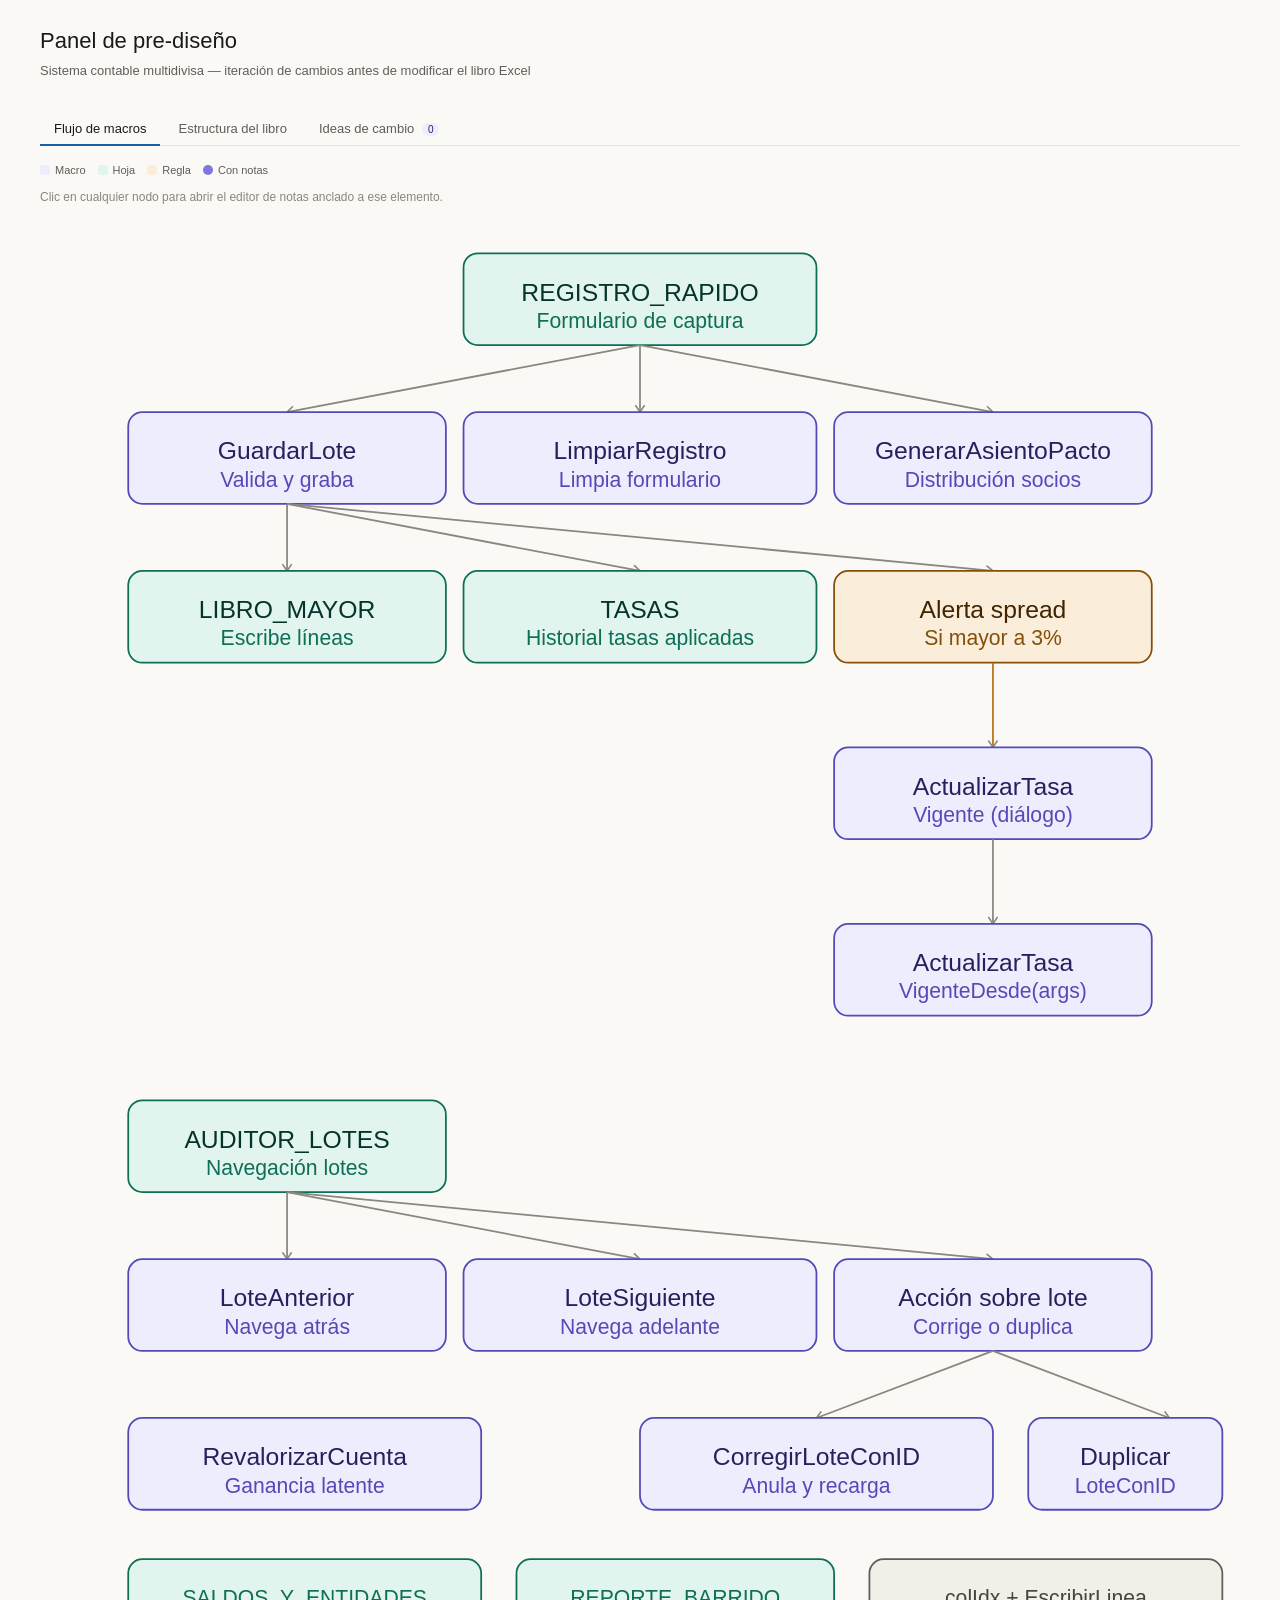
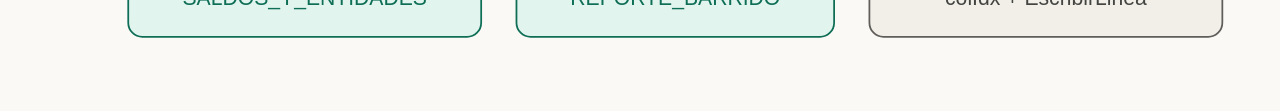
==== index.html @ 282a0c75 "Add files via upload" ====
<!DOCTYPE html>
<html lang="es">
<head>
<meta charset="UTF-8">
<meta name="viewport" content="width=device-width, initial-scale=1.0">
<title>Panel de Pre-diseño — Sistema Contable Multidivisa</title>
<style>
:root {
  --bg-primary: #ffffff;
  --bg-secondary: #f5f4ee;
  --bg-tertiary: #faf9f5;
  --text-primary: #1a1a17;
  --text-secondary: #5f5e5a;
  --text-tertiary: #888780;
  --text-info: #185FA5;
  --border-tertiary: rgba(0,0,0,0.08);
  --border-secondary: rgba(0,0,0,0.15);
  --radius-md: 8px;
  --radius-lg: 12px;
}
@media (prefers-color-scheme: dark) {
  :root {
    --bg-primary: #1f1e1b;
    --bg-secondary: #2a2927;
    --bg-tertiary: #18171600;
    --text-primary: #f0efea;
    --text-secondary: #b4b2a9;
    --text-tertiary: #888780;
    --text-info: #85B7EB;
    --border-tertiary: rgba(255,255,255,0.08);
    --border-secondary: rgba(255,255,255,0.15);
  }
}
* { box-sizing: border-box; }
body {
  font-family: -apple-system, BlinkMacSystemFont, "Segoe UI", Roboto, sans-serif;
  background: var(--bg-tertiary);
  color: var(--text-primary);
  margin: 0;
  padding: 24px;
  line-height: 1.5;
  font-size: 14px;
}
.container { max-width: 1200px; margin: 0 auto; }
h1 {
  font-size: 22px;
  font-weight: 500;
  margin: 0 0 4px;
}
.subtitle {
  color: var(--text-secondary);
  font-size: 13px;
  margin: 0 0 24px;
}
.panel { padding: 0.5rem 0 1rem; }
.tabs {
  display: flex;
  gap: 4px;
  border-bottom: 1px solid var(--border-tertiary);
  margin-bottom: 16px;
}
.tab {
  padding: 8px 14px;
  font-size: 13px;
  font-weight: 500;
  color: var(--text-secondary);
  cursor: pointer;
  border: none;
  border-bottom: 2px solid transparent;
  margin-bottom: -1px;
  background: transparent;
  font-family: inherit;
}
.tab.active {
  color: var(--text-primary);
  border-bottom-color: var(--text-info);
}
.tab:hover { color: var(--text-primary); }
.view { display: none; }
.view.active { display: block; }
.legend {
  display: flex;
  flex-wrap: wrap;
  gap: 12px;
  font-size: 11px;
  color: var(--text-secondary);
  margin-bottom: 10px;
  align-items: center;
}
.legend span {
  display: inline-flex;
  align-items: center;
  gap: 5px;
}
.dot {
  width: 10px;
  height: 10px;
  border-radius: 3px;
  display: inline-block;
}
.hint {
  font-size: 12px;
  color: var(--text-tertiary);
  margin: 6px 0 12px;
}
.kanban {
  display: grid;
  grid-template-columns: repeat(3, minmax(0,1fr));
  gap: 12px;
}
@media (max-width: 800px) {
  .kanban { grid-template-columns: 1fr; }
}
.col {
  background: var(--bg-secondary);
  border-radius: var(--radius-lg);
  padding: 12px;
  min-height: 220px;
}
.col h3 {
  margin: 0 0 10px;
  font-size: 13px;
  font-weight: 500;
  color: var(--text-secondary);
  display: flex;
  justify-content: space-between;
  align-items: center;
}
.col h3 .count {
  background: var(--bg-primary);
  border-radius: 10px;
  padding: 1px 8px;
  font-size: 11px;
  color: var(--text-secondary);
}
.card {
  background: var(--bg-primary);
  border: 1px solid var(--border-tertiary);
  border-radius: var(--radius-md);
  padding: 10px 12px;
  margin-bottom: 8px;
  position: relative;
}
.card p.title {
  margin: 0 0 6px;
  font-size: 13px;
  font-weight: 500;
  color: var(--text-primary);
  line-height: 1.4;
  padding-right: 50px;
}
.card p.note {
  margin: 0 0 6px;
  font-size: 12px;
  color: var(--text-secondary);
  line-height: 1.5;
  padding-right: 50px;
  white-space: pre-wrap;
}
.card .tags {
  display: flex;
  flex-wrap: wrap;
  gap: 4px;
  margin-top: 4px;
}
.card .actions {
  position: absolute;
  top: 8px;
  right: 8px;
  display: flex;
  gap: 2px;
}
.card .actions button {
  padding: 3px 6px;
  font-size: 11px;
  background: transparent;
  border: 1px solid var(--border-tertiary);
  border-radius: 4px;
  cursor: pointer;
  color: var(--text-secondary);
  min-width: 24px;
  font-family: inherit;
}
.card .actions button:hover {
  background: var(--bg-secondary);
  color: var(--text-primary);
}
.tag {
  display: inline-block;
  font-size: 10px;
  padding: 2px 7px;
  border-radius: 10px;
  font-weight: 500;
}
.tag-macro { background: #EEEDFE; color: #26215C; }
.tag-hoja { background: #E1F5EE; color: #04342C; }
.tag-tabla { background: #FAECE7; color: #4A1B0C; }
.tag-rango { background: #FAEEDA; color: #412402; }
.tag-regla { background: #FCEBEB; color: #501313; }
.composer {
  background: var(--bg-secondary);
  border-radius: var(--radius-lg);
  padding: 14px;
  margin-bottom: 16px;
}
.composer-row {
  display: flex;
  gap: 8px;
  align-items: center;
  flex-wrap: wrap;
  margin-bottom: 8px;
}
.composer-row label {
  font-size: 12px;
  color: var(--text-secondary);
  min-width: 60px;
}
.composer textarea,
.composer input[type=text] {
  width: 100%;
  font-family: inherit;
  font-size: 13px;
  padding: 8px 10px;
  border: 1px solid var(--border-tertiary);
  border-radius: var(--radius-md);
  background: var(--bg-primary);
  color: var(--text-primary);
  resize: vertical;
  box-sizing: border-box;
}
.composer textarea { min-height: 56px; }
.composer select {
  font-family: inherit;
  font-size: 12px;
  padding: 5px 8px;
  border: 1px solid var(--border-tertiary);
  border-radius: var(--radius-md);
  background: var(--bg-primary);
  color: var(--text-primary);
}
.composer-anchors {
  display: flex;
  flex-wrap: wrap;
  gap: 4px;
  margin-top: 6px;
}
.chip {
  font-size: 11px;
  padding: 3px 8px;
  border-radius: 10px;
  background: var(--bg-primary);
  border: 1px solid var(--border-tertiary);
  cursor: pointer;
  color: var(--text-secondary);
  font-family: inherit;
}
.chip.on { border-color: transparent; }
.chip.on.tag-macro { background: #EEEDFE; color: #26215C; }
.chip.on.tag-hoja { background: #E1F5EE; color: #04342C; }
.chip.on.tag-tabla { background: #FAECE7; color: #4A1B0C; }
.chip.on.tag-rango { background: #FAEEDA; color: #412402; }
.chip.on.tag-regla { background: #FCEBEB; color: #501313; }
.toolbar {
  display: flex;
  justify-content: space-between;
  gap: 8px;
  margin-bottom: 10px;
  flex-wrap: wrap;
  align-items: center;
}
.toolbar-left {
  display: flex;
  gap: 6px;
  align-items: center;
  flex-wrap: wrap;
}
.filter-chip {
  font-size: 11px;
  padding: 3px 10px;
  border-radius: 10px;
  background: var(--bg-secondary);
  border: 1px solid transparent;
  cursor: pointer;
  color: var(--text-secondary);
  font-family: inherit;
}
.filter-chip.on {
  background: var(--bg-primary);
  border-color: var(--border-secondary);
  color: var(--text-primary);
}
.empty {
  font-size: 12px;
  color: var(--text-tertiary);
  font-style: italic;
  padding: 8px 4px;
}
.node-grid {
  display: grid;
  grid-template-columns: repeat(auto-fit, minmax(220px, 1fr));
  gap: 8px;
  margin-bottom: 12px;
}
.node-card {
  background: var(--bg-primary);
  border: 1px solid var(--border-tertiary);
  border-radius: var(--radius-md);
  padding: 10px 12px;
  cursor: pointer;
  transition: border-color 0.15s;
}
.node-card:hover { border-color: var(--border-secondary); }
.node-card.has-notes {
  border-left: 3px solid #7F77DD;
}
.node-card .nt {
  font-size: 13px;
  font-weight: 500;
  color: var(--text-primary);
  margin: 0 0 2px;
  line-height: 1.3;
}
.node-card .ns {
  font-size: 11px;
  color: var(--text-secondary);
  margin: 0;
}
.node-card .nb {
  display: inline-block;
  margin-top: 6px;
  font-size: 10px;
  padding: 1px 7px;
  border-radius: 10px;
  background: #EEEDFE;
  color: #26215C;
}
.section-title {
  font-size: 13px;
  font-weight: 500;
  color: var(--text-secondary);
  margin: 14px 0 6px;
}
.btn-primary {
  background: var(--text-info);
  color: white;
  border: none;
  padding: 7px 14px;
  font-size: 12px;
  font-weight: 500;
  border-radius: var(--radius-md);
  cursor: pointer;
  font-family: inherit;
}
.btn-primary:hover { opacity: 0.9; }
.btn-small {
  font-size: 11px;
  padding: 4px 10px;
  background: transparent;
  border: 1px solid var(--border-tertiary);
  border-radius: var(--radius-md);
  color: var(--text-secondary);
  cursor: pointer;
  font-family: inherit;
}
.btn-small:hover {
  background: var(--bg-secondary);
  color: var(--text-primary);
}
.selected-anchor-preview {
  font-size: 11px;
  color: var(--text-secondary);
}
.flow-svg { width: 100%; height: auto; }
.flow-svg g[data-node] { cursor: pointer; }
.flow-svg g[data-node]:hover rect { stroke-width: 1.5; }
.flow-svg g[data-node].has-notes rect { stroke-width: 1.5; stroke: #7F77DD; }
.flow-svg .t { font-size: 14px; font-weight: 500; }
.flow-svg .ts { font-size: 12px; }
.flow-svg .th { font-size: 14px; font-weight: 500; }
.c-purple rect { fill: #EEEDFE; stroke: #534AB7; }
.c-purple .th { fill: #26215C; }
.c-purple .ts { fill: #534AB7; }
.c-teal rect { fill: #E1F5EE; stroke: #0F6E56; }
.c-teal .th { fill: #04342C; }
.c-teal .ts { fill: #0F6E56; }
.c-amber rect { fill: #FAEEDA; stroke: #854F0B; }
.c-amber .th { fill: #412402; }
.c-amber .ts { fill: #854F0B; }
.c-gray rect { fill: #F1EFE8; stroke: #5F5E5A; }
.c-gray .ts { fill: #444441; }
@media (prefers-color-scheme: dark) {
  .c-purple rect { fill: #3C3489; stroke: #AFA9EC; }
  .c-purple .th { fill: #CECBF6; }
  .c-purple .ts { fill: #AFA9EC; }
  .c-teal rect { fill: #085041; stroke: #5DCAA5; }
  .c-teal .th { fill: #9FE1CB; }
  .c-teal .ts { fill: #5DCAA5; }
  .c-amber rect { fill: #633806; stroke: #EF9F27; }
  .c-amber .th { fill: #FAC775; }
  .c-amber .ts { fill: #EF9F27; }
  .c-gray rect { fill: #444441; stroke: #B4B2A9; }
  .c-gray .ts { fill: #D3D1C7; }
}
.modal-backdrop {
  position: fixed;
  top: 0; left: 0; right: 0; bottom: 0;
  background: rgba(0,0,0,0.5);
  display: none;
  align-items: center;
  justify-content: center;
  z-index: 100;
  padding: 16px;
}
.modal-backdrop.show { display: flex; }
.modal {
  background: var(--bg-primary);
  border-radius: var(--radius-lg);
  padding: 20px;
  max-width: 600px;
  width: 100%;
  max-height: 80vh;
  overflow-y: auto;
}
.modal h3 {
  margin: 0 0 12px;
  font-size: 16px;
  font-weight: 500;
}
.modal textarea {
  width: 100%;
  min-height: 300px;
  font-family: ui-monospace, SFMono-Regular, monospace;
  font-size: 11px;
  padding: 8px;
  border: 1px solid var(--border-tertiary);
  border-radius: var(--radius-md);
  background: var(--bg-secondary);
  color: var(--text-primary);
  resize: vertical;
  box-sizing: border-box;
}
.modal-actions {
  display: flex;
  gap: 8px;
  justify-content: flex-end;
  margin-top: 12px;
}
#ideas-count {
  background: #EEEDFE;
  color: #26215C;
  font-size: 10px;
  padding: 1px 6px;
  border-radius: 8px;
  margin-left: 4px;
  font-weight: 500;
}
.save-status {
  font-size: 11px;
  color: var(--text-tertiary);
  margin-left: 8px;
}
</style>
</head>
<body>
<div class="container">
<h1>Panel de pre-diseño</h1>
<p class="subtitle">Sistema contable multidivisa — iteración de cambios antes de modificar el libro Excel</p>

<div class="panel">
  <div class="tabs">
    <button class="tab active" data-view="flujo" onclick="switchView('flujo')">Flujo de macros</button>
    <button class="tab" data-view="estructura" onclick="switchView('estructura')">Estructura del libro</button>
    <button class="tab" data-view="ideas" onclick="switchView('ideas')">Ideas de cambio <span id="ideas-count">0</span></button>
  </div>

  <div id="view-flujo" class="view active">
    <div class="legend">
      <span><span class="dot" style="background:#EEEDFE;"></span>Macro</span>
      <span><span class="dot" style="background:#E1F5EE;"></span>Hoja</span>
      <span><span class="dot" style="background:#FAEEDA;"></span>Regla</span>
      <span><span class="dot" style="background:#7F77DD;border-radius:50%;"></span>Con notas</span>
    </div>
    <p class="hint">Clic en cualquier nodo para abrir el editor de notas anclado a ese elemento.</p>
    <svg class="flow-svg" viewBox="0 0 680 820" role="img">
      <defs><marker id="arrow-fl" viewBox="0 0 10 10" refX="8" refY="5" markerWidth="6" markerHeight="6" orient="auto-start-reverse"><path d="M2 1L8 5L2 9" fill="none" stroke="#888780" stroke-width="1.5" stroke-linecap="round" stroke-linejoin="round"/></marker></defs>

      <g data-node="REGISTRO_RAPIDO" class="c-teal" onclick="openNode('REGISTRO_RAPIDO','hoja')">
        <rect x="240" y="20" width="200" height="52" rx="8" stroke-width="1"/>
        <text class="th" x="340" y="42" text-anchor="middle" dominant-baseline="central">REGISTRO_RAPIDO</text>
        <text class="ts" x="340" y="58" text-anchor="middle" dominant-baseline="central">Formulario de captura</text>
      </g>

      <line x1="340" y1="72" x2="140" y2="110" stroke="#888780" stroke-width="1" marker-end="url(#arrow-fl)"/>
      <line x1="340" y1="72" x2="340" y2="110" stroke="#888780" stroke-width="1" marker-end="url(#arrow-fl)"/>
      <line x1="340" y1="72" x2="540" y2="110" stroke="#888780" stroke-width="1" marker-end="url(#arrow-fl)"/>

      <g data-node="GuardarLote" class="c-purple" onclick="openNode('GuardarLote','macro')">
        <rect x="50" y="110" width="180" height="52" rx="8" stroke-width="1"/>
        <text class="th" x="140" y="132" text-anchor="middle" dominant-baseline="central">GuardarLote</text>
        <text class="ts" x="140" y="148" text-anchor="middle" dominant-baseline="central">Valida y graba</text>
      </g>

      <g data-node="LimpiarRegistro" class="c-purple" onclick="openNode('LimpiarRegistro','macro')">
        <rect x="240" y="110" width="200" height="52" rx="8" stroke-width="1"/>
        <text class="th" x="340" y="132" text-anchor="middle" dominant-baseline="central">LimpiarRegistro</text>
        <text class="ts" x="340" y="148" text-anchor="middle" dominant-baseline="central">Limpia formulario</text>
      </g>

      <g data-node="GenerarAsientoPacto" class="c-purple" onclick="openNode('GenerarAsientoPacto','macro')">
        <rect x="450" y="110" width="180" height="52" rx="8" stroke-width="1"/>
        <text class="th" x="540" y="132" text-anchor="middle" dominant-baseline="central">GenerarAsientoPacto</text>
        <text class="ts" x="540" y="148" text-anchor="middle" dominant-baseline="central">Distribución socios</text>
      </g>

      <line x1="140" y1="162" x2="140" y2="200" stroke="#888780" stroke-width="1" marker-end="url(#arrow-fl)"/>
      <line x1="140" y1="162" x2="340" y2="200" stroke="#888780" stroke-width="1" marker-end="url(#arrow-fl)"/>
      <line x1="140" y1="162" x2="540" y2="200" stroke="#888780" stroke-width="1" marker-end="url(#arrow-fl)"/>

      <g data-node="LIBRO_MAYOR" class="c-teal" onclick="openNode('LIBRO_MAYOR','hoja')">
        <rect x="50" y="200" width="180" height="52" rx="8" stroke-width="1"/>
        <text class="th" x="140" y="222" text-anchor="middle" dominant-baseline="central">LIBRO_MAYOR</text>
        <text class="ts" x="140" y="238" text-anchor="middle" dominant-baseline="central">Escribe líneas</text>
      </g>

      <g data-node="TASAS" class="c-teal" onclick="openNode('TASAS','hoja')">
        <rect x="240" y="200" width="200" height="52" rx="8" stroke-width="1"/>
        <text class="th" x="340" y="222" text-anchor="middle" dominant-baseline="central">TASAS</text>
        <text class="ts" x="340" y="238" text-anchor="middle" dominant-baseline="central">Historial tasas aplicadas</text>
      </g>

      <g data-node="AlertaSpread" class="c-amber" onclick="openNode('AlertaSpread','regla')">
        <rect x="450" y="200" width="180" height="52" rx="8" stroke-width="1"/>
        <text class="th" x="540" y="222" text-anchor="middle" dominant-baseline="central">Alerta spread</text>
        <text class="ts" x="540" y="238" text-anchor="middle" dominant-baseline="central">Si mayor a 3%</text>
      </g>

      <line x1="540" y1="252" x2="540" y2="300" stroke="#BA7517" stroke-width="1" marker-end="url(#arrow-fl)"/>

      <g data-node="ActualizarTasaVigente" class="c-purple" onclick="openNode('ActualizarTasaVigente','macro')">
        <rect x="450" y="300" width="180" height="52" rx="8" stroke-width="1"/>
        <text class="th" x="540" y="322" text-anchor="middle" dominant-baseline="central">ActualizarTasa</text>
        <text class="ts" x="540" y="338" text-anchor="middle" dominant-baseline="central">Vigente (diálogo)</text>
      </g>

      <line x1="540" y1="352" x2="540" y2="400" stroke="#888780" stroke-width="1" marker-end="url(#arrow-fl)"/>

      <g data-node="ActualizarTasaVigenteDesde" class="c-purple" onclick="openNode('ActualizarTasaVigenteDesde','macro')">
        <rect x="450" y="400" width="180" height="52" rx="8" stroke-width="1"/>
        <text class="th" x="540" y="422" text-anchor="middle" dominant-baseline="central">ActualizarTasa</text>
        <text class="ts" x="540" y="438" text-anchor="middle" dominant-baseline="central">VigenteDesde(args)</text>
      </g>

      <g data-node="AUDITOR_LOTES" class="c-teal" onclick="openNode('AUDITOR_LOTES','hoja')">
        <rect x="50" y="500" width="180" height="52" rx="8" stroke-width="1"/>
        <text class="th" x="140" y="522" text-anchor="middle" dominant-baseline="central">AUDITOR_LOTES</text>
        <text class="ts" x="140" y="538" text-anchor="middle" dominant-baseline="central">Navegación lotes</text>
      </g>

      <line x1="140" y1="552" x2="140" y2="590" stroke="#888780" stroke-width="1" marker-end="url(#arrow-fl)"/>
      <line x1="140" y1="552" x2="340" y2="590" stroke="#888780" stroke-width="1" marker-end="url(#arrow-fl)"/>
      <line x1="140" y1="552" x2="540" y2="590" stroke="#888780" stroke-width="1" marker-end="url(#arrow-fl)"/>

      <g data-node="LoteAnterior" class="c-purple" onclick="openNode('LoteAnterior','macro')">
        <rect x="50" y="590" width="180" height="52" rx="8" stroke-width="1"/>
        <text class="th" x="140" y="612" text-anchor="middle" dominant-baseline="central">LoteAnterior</text>
        <text class="ts" x="140" y="628" text-anchor="middle" dominant-baseline="central">Navega atrás</text>
      </g>

      <g data-node="LoteSiguiente" class="c-purple" onclick="openNode('LoteSiguiente','macro')">
        <rect x="240" y="590" width="200" height="52" rx="8" stroke-width="1"/>
        <text class="th" x="340" y="612" text-anchor="middle" dominant-baseline="central">LoteSiguiente</text>
        <text class="ts" x="340" y="628" text-anchor="middle" dominant-baseline="central">Navega adelante</text>
      </g>

      <g data-node="AccionSobreLoteVisible" class="c-purple" onclick="openNode('AccionSobreLoteVisible','macro')">
        <rect x="450" y="590" width="180" height="52" rx="8" stroke-width="1"/>
        <text class="th" x="540" y="612" text-anchor="middle" dominant-baseline="central">Acción sobre lote</text>
        <text class="ts" x="540" y="628" text-anchor="middle" dominant-baseline="central">Corrige o duplica</text>
      </g>

      <line x1="540" y1="642" x2="440" y2="680" stroke="#888780" stroke-width="1" marker-end="url(#arrow-fl)"/>
      <line x1="540" y1="642" x2="640" y2="680" stroke="#888780" stroke-width="1" marker-end="url(#arrow-fl)"/>

      <g data-node="CorregirLoteConID" class="c-purple" onclick="openNode('CorregirLoteConID','macro')">
        <rect x="340" y="680" width="200" height="52" rx="8" stroke-width="1"/>
        <text class="th" x="440" y="702" text-anchor="middle" dominant-baseline="central">CorregirLoteConID</text>
        <text class="ts" x="440" y="718" text-anchor="middle" dominant-baseline="central">Anula y recarga</text>
      </g>

      <g data-node="DuplicarLoteConID" class="c-purple" onclick="openNode('DuplicarLoteConID','macro')">
        <rect x="560" y="680" width="110" height="52" rx="8" stroke-width="1"/>
        <text class="th" x="615" y="702" text-anchor="middle" dominant-baseline="central">Duplicar</text>
        <text class="ts" x="615" y="718" text-anchor="middle" dominant-baseline="central">LoteConID</text>
      </g>

      <g data-node="RevalorizarCuenta" class="c-purple" onclick="openNode('RevalorizarCuenta','macro')">
        <rect x="50" y="680" width="200" height="52" rx="8" stroke-width="1"/>
        <text class="th" x="150" y="702" text-anchor="middle" dominant-baseline="central">RevalorizarCuenta</text>
        <text class="ts" x="150" y="718" text-anchor="middle" dominant-baseline="central">Ganancia latente</text>
      </g>

      <g data-node="SALDOS_Y_ENTIDADES" class="c-teal" onclick="openNode('SALDOS_Y_ENTIDADES','hoja')">
        <rect x="50" y="760" width="200" height="44" rx="8" stroke-width="1"/>
        <text class="ts" x="150" y="782" text-anchor="middle" dominant-baseline="central">SALDOS_Y_ENTIDADES</text>
      </g>

      <g data-node="REPORTE_BARRIDO" class="c-teal" onclick="openNode('REPORTE_BARRIDO','hoja')">
        <rect x="270" y="760" width="180" height="44" rx="8" stroke-width="1"/>
        <text class="ts" x="360" y="782" text-anchor="middle" dominant-baseline="central">REPORTE_BARRIDO</text>
      </g>

      <g data-node="Helpers" class="c-gray" onclick="openNode('Helpers','macro')">
        <rect x="470" y="760" width="200" height="44" rx="8" stroke-width="1"/>
        <text class="ts" x="570" y="782" text-anchor="middle" dominant-baseline="central">colIdx + EscribirLinea</text>
      </g>
    </svg>
  </div>

  <div id="view-estructura" class="view">
    <p class="hint">Cada nodo es clicable. Los que tienen notas muestran una banda morada a la izquierda.</p>
    <p class="section-title">Hojas operativas</p>
    <div class="node-grid" id="grid-hojas"></div>
    <p class="section-title">Tablas estructuradas (ListObjects)</p>
    <div class="node-grid" id="grid-tablas"></div>
    <p class="section-title">Rangos con nombre clave</p>
    <div class="node-grid" id="grid-rangos"></div>
  </div>

  <div id="view-ideas" class="view">
    <div class="composer">
      <div class="composer-row">
        <input type="text" id="new-title" placeholder="Título de la idea (ej: Bloquear guardado si Ref_Chat vacío)">
      </div>
      <div class="composer-row">
        <textarea id="new-note" placeholder="Notas de pre-diseño: qué cambia, por qué, qué impacto tiene, qué hay que probar..."></textarea>
      </div>
      <div class="composer-row">
        <label>Estado</label>
        <select id="new-status">
          <option value="idea">Idea / por pensar</option>
          <option value="diseno">En diseño</option>
          <option value="listo">Listo para implementar</option>
        </select>
        <label style="margin-left:12px;">Anclas</label>
        <span class="selected-anchor-preview" id="anchor-preview">ninguna</span>
        <button class="btn-small" onclick="toggleAnchorPicker()">Seleccionar</button>
      </div>
      <div id="anchor-picker" style="display:none; background: var(--bg-primary); border-radius: var(--radius-md); padding: 10px; margin-top:6px;">
        <p style="font-size:11px; color:var(--text-secondary); margin:0 0 6px;">Macros</p>
        <div class="composer-anchors" id="pick-macro"></div>
        <p style="font-size:11px; color:var(--text-secondary); margin:10px 0 6px;">Hojas</p>
        <div class="composer-anchors" id="pick-hoja"></div>
        <p style="font-size:11px; color:var(--text-secondary); margin:10px 0 6px;">Tablas</p>
        <div class="composer-anchors" id="pick-tabla"></div>
        <p style="font-size:11px; color:var(--text-secondary); margin:10px 0 6px;">Rangos con nombre</p>
        <div class="composer-anchors" id="pick-rango"></div>
        <p style="font-size:11px; color:var(--text-secondary); margin:10px 0 6px;">Reglas</p>
        <div class="composer-anchors" id="pick-regla"></div>
      </div>
      <div class="composer-row" style="justify-content:flex-end; margin-top:10px;">
        <span class="save-status" id="save-status"></span>
        <button class="btn-small" onclick="resetComposer()">Limpiar</button>
        <button class="btn-primary" onclick="saveCard()">Guardar idea</button>
      </div>
    </div>
    <div class="toolbar">
      <div class="toolbar-left">
        <span style="font-size:12px; color:var(--text-secondary);">Filtrar:</span>
        <button class="filter-chip on" data-filter="all" onclick="setFilter('all')">Todas</button>
        <button class="filter-chip" data-filter="macro" onclick="setFilter('macro')">Por macro</button>
        <button class="filter-chip" data-filter="hoja" onclick="setFilter('hoja')">Por hoja</button>
        <button class="filter-chip" data-filter="tabla" onclick="setFilter('tabla')">Por tabla</button>
      </div>
      <div style="display:flex; gap:6px;">
        <button class="btn-small" onclick="importJSON()">Importar JSON</button>
        <button class="btn-small" onclick="exportJSON()">Exportar JSON</button>
        <button class="btn-small" onclick="copyVBAPrompt()">Copiar prompt VBA</button>
      </div>
    </div>
    <div class="kanban">
      <div class="col"><h3>Idea / por pensar <span class="count" id="c-idea">0</span></h3><div id="col-idea"></div></div>
      <div class="col"><h3>En diseño <span class="count" id="c-diseno">0</span></h3><div id="col-diseno"></div></div>
      <div class="col"><h3>Listo para implementar <span class="count" id="c-listo">0</span></h3><div id="col-listo"></div></div>
    </div>
  </div>
</div>

<div class="modal-backdrop" id="modal-backdrop" onclick="if(event.target===this)closeModal()">
  <div class="modal">
    <h3 id="modal-title">Exportar</h3>
    <textarea id="modal-textarea"></textarea>
    <div class="modal-actions">
      <button class="btn-small" onclick="closeModal()">Cerrar</button>
      <button class="btn-primary" id="modal-action-btn" onclick="modalAction()">Copiar</button>
    </div>
  </div>
</div>

</div>
<script>
const CATALOG = {
  macro: [
    {id:'GuardarLote', desc:'Graba lote validado al mayor'},
    {id:'LimpiarRegistro', desc:'Resetea formulario de entrada'},
    {id:'ActualizarTasaVigente', desc:'Diálogo para cambiar tasa'},
    {id:'ActualizarTasaVigenteDesde', desc:'Actualiza tasa parametrizada'},
    {id:'GenerarAsientoPacto', desc:'Prellena asiento de pacto'},
    {id:'RevalorizarCuenta', desc:'Prellena revalorización'},
    {id:'LoteAnterior', desc:'Navega al lote previo'},
    {id:'LoteSiguiente', desc:'Navega al lote siguiente'},
    {id:'AccionSobreLoteVisible', desc:'Corrige o duplica según estado'},
    {id:'CorregirLoteConID', desc:'Anula original y precarga nuevo'},
    {id:'DuplicarLoteConID', desc:'Clona lote al formulario'},
    {id:'Helpers', desc:'colIdx + EscribirLinea'},
  ],
  hoja: [
    {id:'REGISTRO_RAPIDO', desc:'Formulario de captura'},
    {id:'LIBRO_MAYOR', desc:'Almacén acumulativo de asientos'},
    {id:'TASAS', desc:'Tasas vigentes + historial'},
    {id:'AUDITOR_LOTES', desc:'Navegación de lotes'},
    {id:'REPORTE_BARRIDO', desc:'Reparto de utilidades'},
    {id:'SALDOS_Y_ENTIDADES', desc:'Saldos y ganancia latente'},
  ],
  tabla: [
    {id:'tb_registro_rapido', desc:'9 columnas - entrada del lote'},
    {id:'tb_mayor', desc:'19 columnas - asientos definitivos'},
    {id:'tb_tasas_vigentes', desc:'Tasas actuales por divisa'},
    {id:'tb_tasas_historial', desc:'Bitácora de tasas aplicadas'},
    {id:'tb_cuentas', desc:'Catálogo de cuentas contables'},
    {id:'tb_entidades', desc:'Catálogo de entidades'},
    {id:'tb_divisas', desc:'Catálogo de divisas'},
    {id:'tb_categorias', desc:'Catálogo de categorías'},
    {id:'tb_segmentos', desc:'Catálogo de segmentos'},
    {id:'tb_clase_cuenta', desc:'Catálogo de clases'},
  ],
  rango: [
    {id:'IDs_Unicos', desc:'Lista ordenada desc de lotes'},
    {id:'ListaCuentaActiva', desc:'Cuentas activas (derrame)'},
    {id:'ListaDivisaActiva', desc:'Divisas activas (derrame)'},
    {id:'ListaSocios', desc:'Socios del negocio'},
    {id:'ListaSegmentoActiva', desc:'Segmentos activos (derrame)'},
  ],
  regla: [
    {id:'AlertaSpread', desc:'Umbral de desviación de tasa'},
  ]
};

let cards = [];
let composerAnchors = [];
let currentFilter = 'all';
const STORAGE_KEY = 'sistema-contable-cards';

function loadCards() {
  try {
    const raw = localStorage.getItem(STORAGE_KEY);
    if (raw) cards = JSON.parse(raw);
  } catch(e) { cards = []; }
  renderAll();
}

function saveCardsLocal() {
  try {
    localStorage.setItem(STORAGE_KEY, JSON.stringify(cards));
    showSaveStatus('Guardado local');
  } catch(e) {
    showSaveStatus('Error al guardar');
  }
}

function showSaveStatus(msg) {
  const el = document.getElementById('save-status');
  if (el) {
    el.textContent = msg;
    setTimeout(() => { if (el.textContent === msg) el.textContent = ''; }, 2000);
  }
}

function switchView(v) {
  document.querySelectorAll('.tab').forEach(t => t.classList.toggle('active', t.dataset.view === v));
  document.querySelectorAll('.view').forEach(el => el.classList.toggle('active', el.id === 'view-' + v));
}

function openNode(id, type) {
  switchView('ideas');
  composerAnchors = [{id, type}];
  updateAnchorPreview();
  document.getElementById('new-title').focus();
  if (document.getElementById('anchor-picker').style.display === 'block') renderPicker();
}

function toggleAnchorPicker() {
  const p = document.getElementById('anchor-picker');
  p.style.display = p.style.display === 'none' ? 'block' : 'none';
  if (p.style.display === 'block') renderPicker();
}

function renderPicker() {
  ['macro','hoja','tabla','rango','regla'].forEach(type => {
    const container = document.getElementById('pick-' + type);
    if (!container) return;
    const tagClass = 'tag-' + type;
    container.innerHTML = CATALOG[type].map(n => {
      const on = composerAnchors.some(a => a.id === n.id);
      return `<span class="chip ${on ? 'on ' + tagClass : ''}" onclick="toggleAnchor('${n.id}','${type}')">${n.id}</span>`;
    }).join('');
  });
}

function toggleAnchor(id, type) {
  const i = composerAnchors.findIndex(a => a.id === id);
  if (i >= 0) composerAnchors.splice(i, 1);
  else composerAnchors.push({id, type});
  updateAnchorPreview();
  renderPicker();
}

function updateAnchorPreview() {
  const el = document.getElementById('anchor-preview');
  if (composerAnchors.length === 0) { el.textContent = 'ninguna'; return; }
  el.textContent = composerAnchors.map(a => a.id).join(', ');
}

function resetComposer() {
  document.getElementById('new-title').value = '';
  document.getElementById('new-note').value = '';
  document.getElementById('new-status').value = 'idea';
  composerAnchors = [];
  updateAnchorPreview();
}

function saveCard() {
  const title = document.getElementById('new-title').value.trim();
  if (!title) { document.getElementById('new-title').focus(); return; }
  const note = document.getElementById('new-note').value.trim();
  const status = document.getElementById('new-status').value;
  const card = { id: 'c-' + Date.now(), title, note, status, anchors: [...composerAnchors], created: Date.now() };
  cards.push(card);
  saveCardsLocal();
  resetComposer();
  renderAll();
}

function deleteCard(id) {
  if (!confirm('¿Eliminar esta tarjeta?')) return;
  cards = cards.filter(c => c.id !== id);
  saveCardsLocal();
  renderAll();
}

function moveCard(id, status) {
  const c = cards.find(x => x.id === id);
  if (c) { c.status = status; saveCardsLocal(); renderAll(); }
}

function setFilter(f) {
  currentFilter = f;
  document.querySelectorAll('.filter-chip').forEach(c => c.classList.toggle('on', c.dataset.filter === f));
  renderKanban();
}

function renderKanban() {
  const visible = cards.filter(c => currentFilter === 'all' || c.anchors.some(a => a.type === currentFilter));
  const cols = { idea: [], diseno: [], listo: [] };
  visible.forEach(c => { if (cols[c.status]) cols[c.status].push(c); });
  Object.keys(cols).forEach(k => {
    const el = document.getElementById('col-' + k);
    document.getElementById('c-' + k).textContent = cols[k].length;
    if (cols[k].length === 0) { el.innerHTML = '<p class="empty">Sin tarjetas</p>'; return; }
    el.innerHTML = cols[k].map(c => renderCard(c)).join('');
  });
  document.getElementById('ideas-count').textContent = cards.length;
}

function renderCard(c) {
  const tags = c.anchors.map(a => `<span class="tag tag-${a.type}">${a.id}</span>`).join('');
  const nextStatus = { idea: 'diseno', diseno: 'listo', listo: 'idea' }[c.status];
  const nextLabel = { idea: '→', diseno: '→', listo: '↻' }[c.status];
  return `<div class="card">
    <div class="actions">
      <button onclick="moveCard('${c.id}','${nextStatus}')" title="Mover">${nextLabel}</button>
      <button onclick="deleteCard('${c.id}')" title="Eliminar">×</button>
    </div>
    <p class="title">${escapeHtml(c.title)}</p>
    ${c.note ? `<p class="note">${escapeHtml(c.note)}</p>` : ''}
    <div class="tags">${tags}</div>
  </div>`;
}

function escapeHtml(s) { return String(s).replace(/[&<>"']/g, m => ({'&':'&amp;','<':'&lt;','>':'&gt;','"':'&quot;',"'":'&#39;'}[m])); }

function renderStructure() {
  const sections = [
    ['grid-hojas', 'hoja'],
    ['grid-tablas', 'tabla'],
    ['grid-rangos', 'rango'],
  ];
  sections.forEach(([gridId, type]) => {
    const container = document.getElementById(gridId);
    if (!container) return;
    container.innerHTML = CATALOG[type].map(n => {
      const count = cards.filter(c => c.anchors.some(a => a.id === n.id)).length;
      return `<div class="node-card ${count > 0 ? 'has-notes' : ''}" onclick="openNode('${n.id}','${type}')">
        <p class="nt">${n.id}</p>
        <p class="ns">${n.desc}</p>
        ${count > 0 ? `<span class="nb">${count} nota${count > 1 ? 's' : ''}</span>` : ''}
      </div>`;
    }).join('');
  });
}

function renderFlow() {
  const nodesWithNotes = new Set();
  cards.forEach(c => c.anchors.forEach(a => nodesWithNotes.add(a.id)));
  document.querySelectorAll('.flow-svg g[data-node]').forEach(g => {
    g.classList.toggle('has-notes', nodesWithNotes.has(g.dataset.node));
  });
}

function renderAll() {
  renderKanban();
  renderStructure();
  renderFlow();
}

let modalMode = 'export';

function openModal(title, content, mode) {
  document.getElementById('modal-title').textContent = title;
  document.getElementById('modal-textarea').value = content;
  document.getElementById('modal-action-btn').textContent = mode === 'import' ? 'Importar' : 'Copiar';
  modalMode = mode;
  document.getElementById('modal-backdrop').classList.add('show');
}

function closeModal() {
  document.getElementById('modal-backdrop').classList.remove('show');
}

function modalAction() {
  const text = document.getElementById('modal-textarea').value;
  if (modalMode === 'import') {
    try {
      const parsed = JSON.parse(text);
      if (!Array.isArray(parsed)) throw new Error('El JSON debe ser un array');
      cards = parsed;
      saveCardsLocal();
      renderAll();
      closeModal();
      showSaveStatus('Importado: ' + parsed.length + ' tarjetas');
    } catch(e) {
      alert('Error al importar JSON: ' + e.message);
    }
  } else {
    navigator.clipboard.writeText(text).then(() => {
      showSaveStatus('Copiado al portapapeles');
      closeModal();
    }).catch(() => {
      document.getElementById('modal-textarea').select();
      document.execCommand('copy');
      showSaveStatus('Copiado');
      closeModal();
    });
  }
}

function exportJSON() {
  const json = JSON.stringify(cards, null, 2);
  openModal('Exportar JSON — copiá o descargá', json, 'export');
  const blob = new Blob([json], {type:'application/json'});
  const url = URL.createObjectURL(blob);
  const a = document.createElement('a');
  a.href = url;
  a.download = 'data.json';
  document.body.appendChild(a);
  a.click();
  document.body.removeChild(a);
  URL.revokeObjectURL(url);
}

function importJSON() {
  openModal('Importar JSON — pegá el contenido de data.json', '', 'import');
}

function copyVBAPrompt() {
  const listas = cards.filter(c => c.status === 'listo');
  if (listas.length === 0) {
    alert('No hay ideas en "Listo para implementar" todavía. Movelas primero con el botón →');
    return;
  }
  let txt = 'Convertí estas ideas de mi Kanban en instrucciones VBA concretas para aplicar al libro. Por cada una dame: (a) la macro o función afectada, (b) el diff de código, (c) las validaciones nuevas. Ideas:\n\n';
  listas.forEach((c, i) => {
    txt += `${i+1}. ${c.title}\n`;
    if (c.note) txt += `   Nota: ${c.note}\n`;
    if (c.anchors.length) txt += `   Anclas: ${c.anchors.map(a => a.id + ' (' + a.type + ')').join(', ')}\n`;
    txt += '\n';
  });
  openModal('Prompt listo para pegarle a Claude', txt, 'export');
}

loadCards();
</script>
</body>
</html>
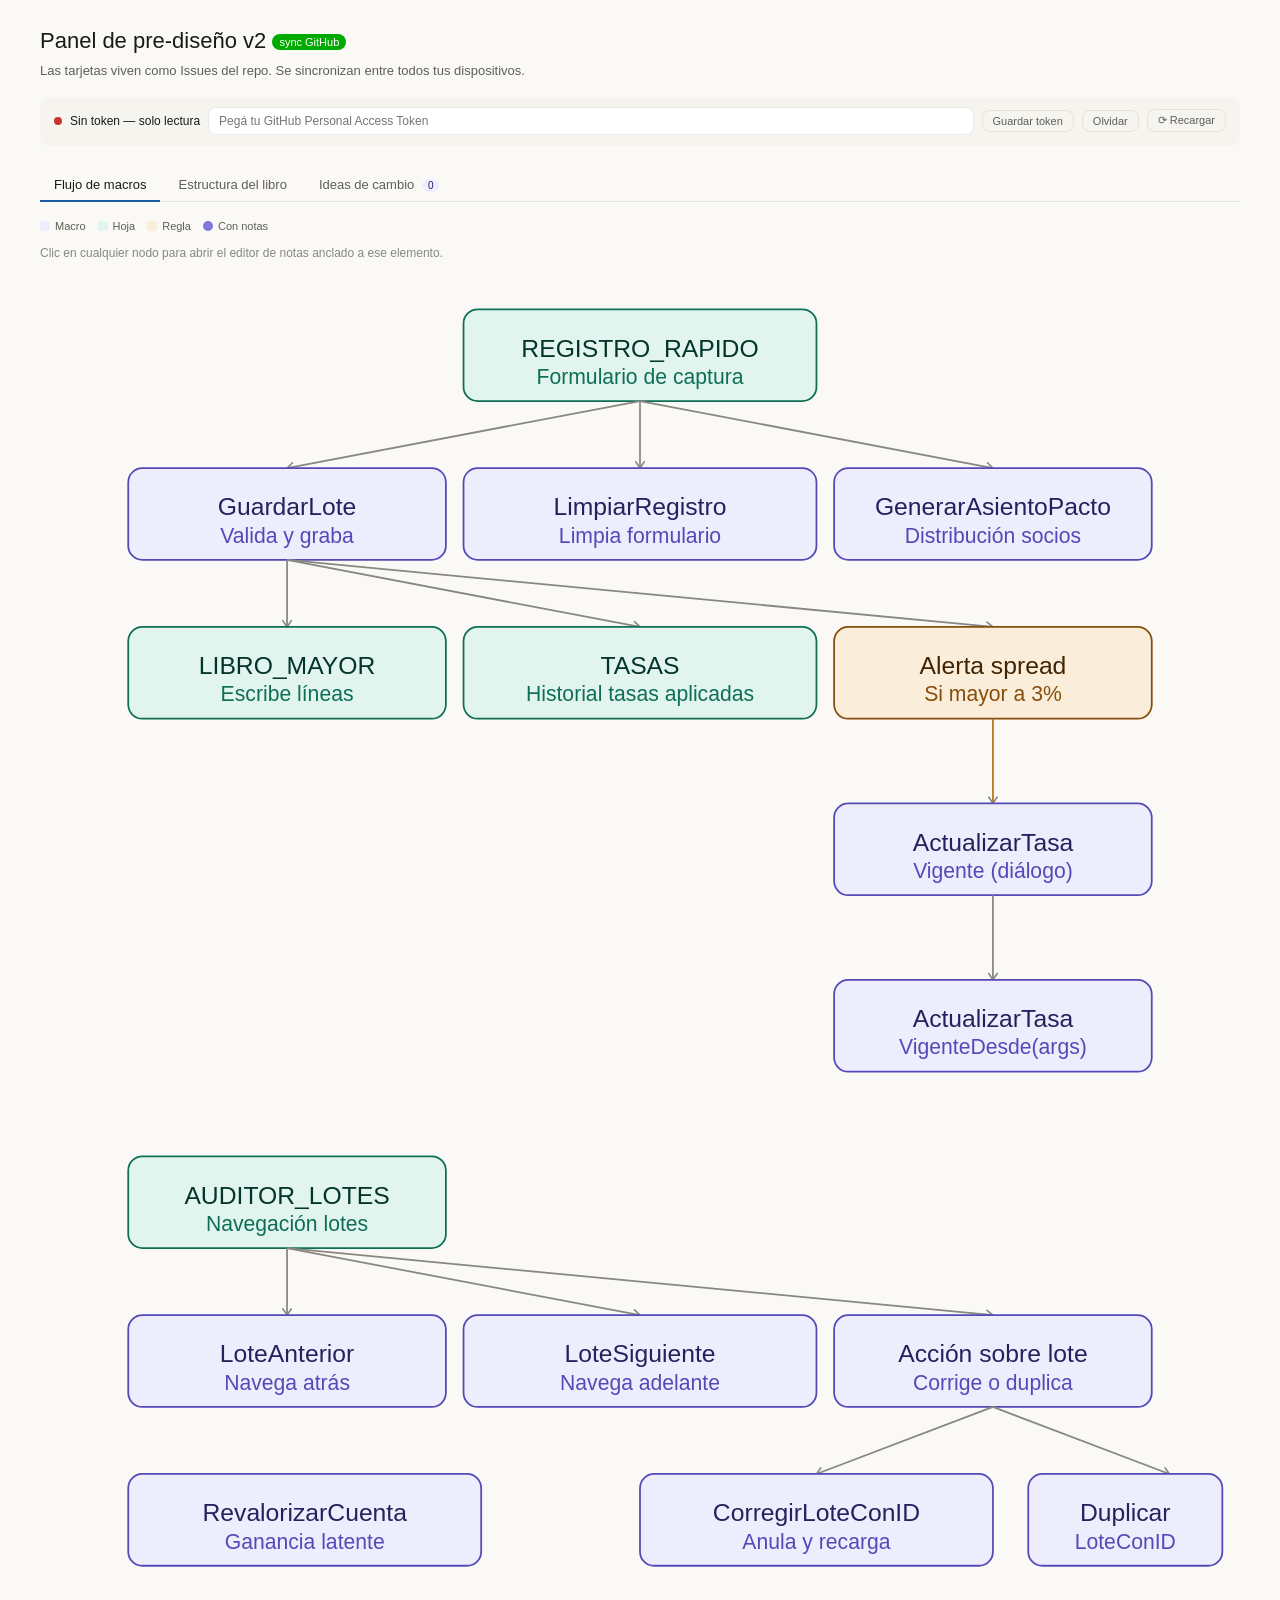
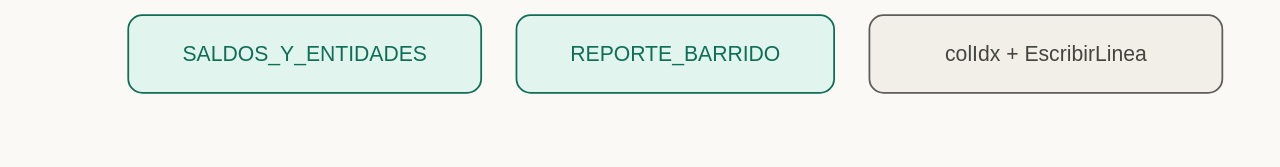
==== commit c3509bcc: "Redirect: raíz ahora envía a v2/ (Pages default)" ====
--- a/index.html
+++ b/index.html
@@ -2,1002 +2,47 @@
 <html lang="es">
 <head>
 <meta charset="UTF-8">
-<meta name="viewport" content="width=device-width, initial-scale=1.0">
-<title>Panel de Pre-diseño — Sistema Contable Multidivisa</title>
+<meta http-equiv="refresh" content="0; url=./v2/">
+<link rel="canonical" href="./v2/">
+<title>Panel de pre-diseño — redirigiendo a v2</title>
 <style>
-:root {
-  --bg-primary: #ffffff;
-  --bg-secondary: #f5f4ee;
-  --bg-tertiary: #faf9f5;
-  --text-primary: #1a1a17;
-  --text-secondary: #5f5e5a;
-  --text-tertiary: #888780;
-  --text-info: #185FA5;
-  --border-tertiary: rgba(0,0,0,0.08);
-  --border-secondary: rgba(0,0,0,0.15);
-  --radius-md: 8px;
-  --radius-lg: 12px;
+body {
+  font-family: -apple-system, BlinkMacSystemFont, "Segoe UI", Roboto, sans-serif;
+  background: #faf9f5;
+  color: #1a1a17;
+  margin: 0;
+  min-height: 100vh;
+  display: flex;
+  align-items: center;
+  justify-content: center;
+  padding: 24px;
+  line-height: 1.6;
+  font-size: 14px;
 }
 @media (prefers-color-scheme: dark) {
-  :root {
-    --bg-primary: #1f1e1b;
-    --bg-secondary: #2a2927;
-    --bg-tertiary: #18171600;
-    --text-primary: #f0efea;
-    --text-secondary: #b4b2a9;
-    --text-tertiary: #888780;
-    --text-info: #85B7EB;
-    --border-tertiary: rgba(255,255,255,0.08);
-    --border-secondary: rgba(255,255,255,0.15);
-  }
+  body { background: #18171b; color: #f0efea; }
+  a { color: #85B7EB; }
 }
-* { box-sizing: border-box; }
-body {
-  font-family: -apple-system, BlinkMacSystemFont, "Segoe UI", Roboto, sans-serif;
-  background: var(--bg-tertiary);
-  color: var(--text-primary);
-  margin: 0;
-  padding: 24px;
-  line-height: 1.5;
-  font-size: 14px;
+.wrap {
+  max-width: 440px;
+  text-align: center;
 }
-.container { max-width: 1200px; margin: 0 auto; }
-h1 {
-  font-size: 22px;
-  font-weight: 500;
-  margin: 0 0 4px;
-}
-.subtitle {
-  color: var(--text-secondary);
-  font-size: 13px;
-  margin: 0 0 24px;
-}
-.panel { padding: 0.5rem 0 1rem; }
-.tabs {
-  display: flex;
-  gap: 4px;
-  border-bottom: 1px solid var(--border-tertiary);
-  margin-bottom: 16px;
-}
-.tab {
-  padding: 8px 14px;
-  font-size: 13px;
-  font-weight: 500;
-  color: var(--text-secondary);
-  cursor: pointer;
-  border: none;
-  border-bottom: 2px solid transparent;
-  margin-bottom: -1px;
-  background: transparent;
-  font-family: inherit;
-}
-.tab.active {
-  color: var(--text-primary);
-  border-bottom-color: var(--text-info);
-}
-.tab:hover { color: var(--text-primary); }
-.view { display: none; }
-.view.active { display: block; }
-.legend {
-  display: flex;
-  flex-wrap: wrap;
-  gap: 12px;
-  font-size: 11px;
-  color: var(--text-secondary);
-  margin-bottom: 10px;
-  align-items: center;
-}
-.legend span {
-  display: inline-flex;
-  align-items: center;
-  gap: 5px;
-}
-.dot {
-  width: 10px;
-  height: 10px;
-  border-radius: 3px;
-  display: inline-block;
-}
-.hint {
-  font-size: 12px;
-  color: var(--text-tertiary);
-  margin: 6px 0 12px;
-}
-.kanban {
-  display: grid;
-  grid-template-columns: repeat(3, minmax(0,1fr));
-  gap: 12px;
-}
-@media (max-width: 800px) {
-  .kanban { grid-template-columns: 1fr; }
-}
-.col {
-  background: var(--bg-secondary);
-  border-radius: var(--radius-lg);
-  padding: 12px;
-  min-height: 220px;
-}
-.col h3 {
-  margin: 0 0 10px;
-  font-size: 13px;
-  font-weight: 500;
-  color: var(--text-secondary);
-  display: flex;
-  justify-content: space-between;
-  align-items: center;
-}
-.col h3 .count {
-  background: var(--bg-primary);
-  border-radius: 10px;
-  padding: 1px 8px;
-  font-size: 11px;
-  color: var(--text-secondary);
-}
-.card {
-  background: var(--bg-primary);
-  border: 1px solid var(--border-tertiary);
-  border-radius: var(--radius-md);
-  padding: 10px 12px;
-  margin-bottom: 8px;
-  position: relative;
-}
-.card p.title {
-  margin: 0 0 6px;
-  font-size: 13px;
-  font-weight: 500;
-  color: var(--text-primary);
-  line-height: 1.4;
-  padding-right: 50px;
-}
-.card p.note {
-  margin: 0 0 6px;
-  font-size: 12px;
-  color: var(--text-secondary);
-  line-height: 1.5;
-  padding-right: 50px;
-  white-space: pre-wrap;
-}
-.card .tags {
-  display: flex;
-  flex-wrap: wrap;
-  gap: 4px;
-  margin-top: 4px;
-}
-.card .actions {
-  position: absolute;
-  top: 8px;
-  right: 8px;
-  display: flex;
-  gap: 2px;
-}
-.card .actions button {
-  padding: 3px 6px;
-  font-size: 11px;
-  background: transparent;
-  border: 1px solid var(--border-tertiary);
-  border-radius: 4px;
-  cursor: pointer;
-  color: var(--text-secondary);
-  min-width: 24px;
-  font-family: inherit;
-}
-.card .actions button:hover {
-  background: var(--bg-secondary);
-  color: var(--text-primary);
-}
-.tag {
-  display: inline-block;
-  font-size: 10px;
-  padding: 2px 7px;
-  border-radius: 10px;
-  font-weight: 500;
-}
-.tag-macro { background: #EEEDFE; color: #26215C; }
-.tag-hoja { background: #E1F5EE; color: #04342C; }
-.tag-tabla { background: #FAECE7; color: #4A1B0C; }
-.tag-rango { background: #FAEEDA; color: #412402; }
-.tag-regla { background: #FCEBEB; color: #501313; }
-.composer {
-  background: var(--bg-secondary);
-  border-radius: var(--radius-lg);
-  padding: 14px;
-  margin-bottom: 16px;
-}
-.composer-row {
-  display: flex;
-  gap: 8px;
-  align-items: center;
-  flex-wrap: wrap;
-  margin-bottom: 8px;
-}
-.composer-row label {
-  font-size: 12px;
-  color: var(--text-secondary);
-  min-width: 60px;
-}
-.composer textarea,
-.composer input[type=text] {
-  width: 100%;
-  font-family: inherit;
-  font-size: 13px;
-  padding: 8px 10px;
-  border: 1px solid var(--border-tertiary);
-  border-radius: var(--radius-md);
-  background: var(--bg-primary);
-  color: var(--text-primary);
-  resize: vertical;
-  box-sizing: border-box;
-}
-.composer textarea { min-height: 56px; }
-.composer select {
-  font-family: inherit;
-  font-size: 12px;
-  padding: 5px 8px;
-  border: 1px solid var(--border-tertiary);
-  border-radius: var(--radius-md);
-  background: var(--bg-primary);
-  color: var(--text-primary);
-}
-.composer-anchors {
-  display: flex;
-  flex-wrap: wrap;
-  gap: 4px;
-  margin-top: 6px;
-}
-.chip {
-  font-size: 11px;
-  padding: 3px 8px;
-  border-radius: 10px;
-  background: var(--bg-primary);
-  border: 1px solid var(--border-tertiary);
-  cursor: pointer;
-  color: var(--text-secondary);
-  font-family: inherit;
-}
-.chip.on { border-color: transparent; }
-.chip.on.tag-macro { background: #EEEDFE; color: #26215C; }
-.chip.on.tag-hoja { background: #E1F5EE; color: #04342C; }
-.chip.on.tag-tabla { background: #FAECE7; color: #4A1B0C; }
-.chip.on.tag-rango { background: #FAEEDA; color: #412402; }
-.chip.on.tag-regla { background: #FCEBEB; color: #501313; }
-.toolbar {
-  display: flex;
-  justify-content: space-between;
-  gap: 8px;
-  margin-bottom: 10px;
-  flex-wrap: wrap;
-  align-items: center;
-}
-.toolbar-left {
-  display: flex;
-  gap: 6px;
-  align-items: center;
-  flex-wrap: wrap;
-}
-.filter-chip {
-  font-size: 11px;
-  padding: 3px 10px;
-  border-radius: 10px;
-  background: var(--bg-secondary);
-  border: 1px solid transparent;
-  cursor: pointer;
-  color: var(--text-secondary);
-  font-family: inherit;
-}
-.filter-chip.on {
-  background: var(--bg-primary);
-  border-color: var(--border-secondary);
-  color: var(--text-primary);
-}
-.empty {
-  font-size: 12px;
-  color: var(--text-tertiary);
-  font-style: italic;
-  padding: 8px 4px;
-}
-.node-grid {
-  display: grid;
-  grid-template-columns: repeat(auto-fit, minmax(220px, 1fr));
-  gap: 8px;
-  margin-bottom: 12px;
-}
-.node-card {
-  background: var(--bg-primary);
-  border: 1px solid var(--border-tertiary);
-  border-radius: var(--radius-md);
-  padding: 10px 12px;
-  cursor: pointer;
-  transition: border-color 0.15s;
-}
-.node-card:hover { border-color: var(--border-secondary); }
-.node-card.has-notes {
-  border-left: 3px solid #7F77DD;
-}
-.node-card .nt {
-  font-size: 13px;
-  font-weight: 500;
-  color: var(--text-primary);
-  margin: 0 0 2px;
-  line-height: 1.3;
-}
-.node-card .ns {
-  font-size: 11px;
-  color: var(--text-secondary);
-  margin: 0;
-}
-.node-card .nb {
-  display: inline-block;
-  margin-top: 6px;
-  font-size: 10px;
-  padding: 1px 7px;
-  border-radius: 10px;
-  background: #EEEDFE;
-  color: #26215C;
-}
-.section-title {
-  font-size: 13px;
-  font-weight: 500;
-  color: var(--text-secondary);
-  margin: 14px 0 6px;
-}
-.btn-primary {
-  background: var(--text-info);
-  color: white;
-  border: none;
-  padding: 7px 14px;
-  font-size: 12px;
-  font-weight: 500;
-  border-radius: var(--radius-md);
-  cursor: pointer;
-  font-family: inherit;
-}
-.btn-primary:hover { opacity: 0.9; }
-.btn-small {
-  font-size: 11px;
-  padding: 4px 10px;
-  background: transparent;
-  border: 1px solid var(--border-tertiary);
-  border-radius: var(--radius-md);
-  color: var(--text-secondary);
-  cursor: pointer;
-  font-family: inherit;
-}
-.btn-small:hover {
-  background: var(--bg-secondary);
-  color: var(--text-primary);
-}
-.selected-anchor-preview {
-  font-size: 11px;
-  color: var(--text-secondary);
-}
-.flow-svg { width: 100%; height: auto; }
-.flow-svg g[data-node] { cursor: pointer; }
-.flow-svg g[data-node]:hover rect { stroke-width: 1.5; }
-.flow-svg g[data-node].has-notes rect { stroke-width: 1.5; stroke: #7F77DD; }
-.flow-svg .t { font-size: 14px; font-weight: 500; }
-.flow-svg .ts { font-size: 12px; }
-.flow-svg .th { font-size: 14px; font-weight: 500; }
-.c-purple rect { fill: #EEEDFE; stroke: #534AB7; }
-.c-purple .th { fill: #26215C; }
-.c-purple .ts { fill: #534AB7; }
-.c-teal rect { fill: #E1F5EE; stroke: #0F6E56; }
-.c-teal .th { fill: #04342C; }
-.c-teal .ts { fill: #0F6E56; }
-.c-amber rect { fill: #FAEEDA; stroke: #854F0B; }
-.c-amber .th { fill: #412402; }
-.c-amber .ts { fill: #854F0B; }
-.c-gray rect { fill: #F1EFE8; stroke: #5F5E5A; }
-.c-gray .ts { fill: #444441; }
-@media (prefers-color-scheme: dark) {
-  .c-purple rect { fill: #3C3489; stroke: #AFA9EC; }
-  .c-purple .th { fill: #CECBF6; }
-  .c-purple .ts { fill: #AFA9EC; }
-  .c-teal rect { fill: #085041; stroke: #5DCAA5; }
-  .c-teal .th { fill: #9FE1CB; }
-  .c-teal .ts { fill: #5DCAA5; }
-  .c-amber rect { fill: #633806; stroke: #EF9F27; }
-  .c-amber .th { fill: #FAC775; }
-  .c-amber .ts { fill: #EF9F27; }
-  .c-gray rect { fill: #444441; stroke: #B4B2A9; }
-  .c-gray .ts { fill: #D3D1C7; }
-}
-.modal-backdrop {
-  position: fixed;
-  top: 0; left: 0; right: 0; bottom: 0;
-  background: rgba(0,0,0,0.5);
-  display: none;
-  align-items: center;
-  justify-content: center;
-  z-index: 100;
-  padding: 16px;
-}
-.modal-backdrop.show { display: flex; }
-.modal {
-  background: var(--bg-primary);
-  border-radius: var(--radius-lg);
-  padding: 20px;
-  max-width: 600px;
-  width: 100%;
-  max-height: 80vh;
-  overflow-y: auto;
-}
-.modal h3 {
-  margin: 0 0 12px;
-  font-size: 16px;
-  font-weight: 500;
-}
-.modal textarea {
-  width: 100%;
-  min-height: 300px;
-  font-family: ui-monospace, SFMono-Regular, monospace;
-  font-size: 11px;
-  padding: 8px;
-  border: 1px solid var(--border-tertiary);
-  border-radius: var(--radius-md);
-  background: var(--bg-secondary);
-  color: var(--text-primary);
-  resize: vertical;
-  box-sizing: border-box;
-}
-.modal-actions {
-  display: flex;
-  gap: 8px;
-  justify-content: flex-end;
-  margin-top: 12px;
-}
-#ideas-count {
-  background: #EEEDFE;
-  color: #26215C;
-  font-size: 10px;
-  padding: 1px 6px;
-  border-radius: 8px;
-  margin-left: 4px;
-  font-weight: 500;
-}
-.save-status {
-  font-size: 11px;
-  color: var(--text-tertiary);
-  margin-left: 8px;
-}
+h1 { font-size: 18px; font-weight: 500; margin: 0 0 8px; }
+p { margin: 0 0 6px; color: #5f5e5a; font-size: 13px; }
+@media (prefers-color-scheme: dark) { p { color: #b4b2a9; } }
+a { color: #185FA5; }
+.foot { margin-top: 24px; font-size: 11px; color: #888780; }
 </style>
 </head>
 <body>
-<div class="container">
-<h1>Panel de pre-diseño</h1>
-<p class="subtitle">Sistema contable multidivisa — iteración de cambios antes de modificar el libro Excel</p>
-
-<div class="panel">
-  <div class="tabs">
-    <button class="tab active" data-view="flujo" onclick="switchView('flujo')">Flujo de macros</button>
-    <button class="tab" data-view="estructura" onclick="switchView('estructura')">Estructura del libro</button>
-    <button class="tab" data-view="ideas" onclick="switchView('ideas')">Ideas de cambio <span id="ideas-count">0</span></button>
-  </div>
-
-  <div id="view-flujo" class="view active">
-    <div class="legend">
-      <span><span class="dot" style="background:#EEEDFE;"></span>Macro</span>
-      <span><span class="dot" style="background:#E1F5EE;"></span>Hoja</span>
-      <span><span class="dot" style="background:#FAEEDA;"></span>Regla</span>
-      <span><span class="dot" style="background:#7F77DD;border-radius:50%;"></span>Con notas</span>
-    </div>
-    <p class="hint">Clic en cualquier nodo para abrir el editor de notas anclado a ese elemento.</p>
-    <svg class="flow-svg" viewBox="0 0 680 820" role="img">
-      <defs><marker id="arrow-fl" viewBox="0 0 10 10" refX="8" refY="5" markerWidth="6" markerHeight="6" orient="auto-start-reverse"><path d="M2 1L8 5L2 9" fill="none" stroke="#888780" stroke-width="1.5" stroke-linecap="round" stroke-linejoin="round"/></marker></defs>
-
-      <g data-node="REGISTRO_RAPIDO" class="c-teal" onclick="openNode('REGISTRO_RAPIDO','hoja')">
-        <rect x="240" y="20" width="200" height="52" rx="8" stroke-width="1"/>
-        <text class="th" x="340" y="42" text-anchor="middle" dominant-baseline="central">REGISTRO_RAPIDO</text>
-        <text class="ts" x="340" y="58" text-anchor="middle" dominant-baseline="central">Formulario de captura</text>
-      </g>
-
-      <line x1="340" y1="72" x2="140" y2="110" stroke="#888780" stroke-width="1" marker-end="url(#arrow-fl)"/>
-      <line x1="340" y1="72" x2="340" y2="110" stroke="#888780" stroke-width="1" marker-end="url(#arrow-fl)"/>
-      <line x1="340" y1="72" x2="540" y2="110" stroke="#888780" stroke-width="1" marker-end="url(#arrow-fl)"/>
-
-      <g data-node="GuardarLote" class="c-purple" onclick="openNode('GuardarLote','macro')">
-        <rect x="50" y="110" width="180" height="52" rx="8" stroke-width="1"/>
-        <text class="th" x="140" y="132" text-anchor="middle" dominant-baseline="central">GuardarLote</text>
-        <text class="ts" x="140" y="148" text-anchor="middle" dominant-baseline="central">Valida y graba</text>
-      </g>
-
-      <g data-node="LimpiarRegistro" class="c-purple" onclick="openNode('LimpiarRegistro','macro')">
-        <rect x="240" y="110" width="200" height="52" rx="8" stroke-width="1"/>
-        <text class="th" x="340" y="132" text-anchor="middle" dominant-baseline="central">LimpiarRegistro</text>
-        <text class="ts" x="340" y="148" text-anchor="middle" dominant-baseline="central">Limpia formulario</text>
-      </g>
-
-      <g data-node="GenerarAsientoPacto" class="c-purple" onclick="openNode('GenerarAsientoPacto','macro')">
-        <rect x="450" y="110" width="180" height="52" rx="8" stroke-width="1"/>
-        <text class="th" x="540" y="132" text-anchor="middle" dominant-baseline="central">GenerarAsientoPacto</text>
-        <text class="ts" x="540" y="148" text-anchor="middle" dominant-baseline="central">Distribución socios</text>
-      </g>
-
-      <line x1="140" y1="162" x2="140" y2="200" stroke="#888780" stroke-width="1" marker-end="url(#arrow-fl)"/>
-      <line x1="140" y1="162" x2="340" y2="200" stroke="#888780" stroke-width="1" marker-end="url(#arrow-fl)"/>
-      <line x1="140" y1="162" x2="540" y2="200" stroke="#888780" stroke-width="1" marker-end="url(#arrow-fl)"/>
-
-      <g data-node="LIBRO_MAYOR" class="c-teal" onclick="openNode('LIBRO_MAYOR','hoja')">
-        <rect x="50" y="200" width="180" height="52" rx="8" stroke-width="1"/>
-        <text class="th" x="140" y="222" text-anchor="middle" dominant-baseline="central">LIBRO_MAYOR</text>
-        <text class="ts" x="140" y="238" text-anchor="middle" dominant-baseline="central">Escribe líneas</text>
-      </g>
-
-      <g data-node="TASAS" class="c-teal" onclick="openNode('TASAS','hoja')">
-        <rect x="240" y="200" width="200" height="52" rx="8" stroke-width="1"/>
-        <text class="th" x="340" y="222" text-anchor="middle" dominant-baseline="central">TASAS</text>
-        <text class="ts" x="340" y="238" text-anchor="middle" dominant-baseline="central">Historial tasas aplicadas</text>
-      </g>
-
-      <g data-node="AlertaSpread" class="c-amber" onclick="openNode('AlertaSpread','regla')">
-        <rect x="450" y="200" width="180" height="52" rx="8" stroke-width="1"/>
-        <text class="th" x="540" y="222" text-anchor="middle" dominant-baseline="central">Alerta spread</text>
-        <text class="ts" x="540" y="238" text-anchor="middle" dominant-baseline="central">Si mayor a 3%</text>
-      </g>
-
-      <line x1="540" y1="252" x2="540" y2="300" stroke="#BA7517" stroke-width="1" marker-end="url(#arrow-fl)"/>
-
-      <g data-node="ActualizarTasaVigente" class="c-purple" onclick="openNode('ActualizarTasaVigente','macro')">
-        <rect x="450" y="300" width="180" height="52" rx="8" stroke-width="1"/>
-        <text class="th" x="540" y="322" text-anchor="middle" dominant-baseline="central">ActualizarTasa</text>
-        <text class="ts" x="540" y="338" text-anchor="middle" dominant-baseline="central">Vigente (diálogo)</text>
-      </g>
-
-      <line x1="540" y1="352" x2="540" y2="400" stroke="#888780" stroke-width="1" marker-end="url(#arrow-fl)"/>
-
-      <g data-node="ActualizarTasaVigenteDesde" class="c-purple" onclick="openNode('ActualizarTasaVigenteDesde','macro')">
-        <rect x="450" y="400" width="180" height="52" rx="8" stroke-width="1"/>
-        <text class="th" x="540" y="422" text-anchor="middle" dominant-baseline="central">ActualizarTasa</text>
-        <text class="ts" x="540" y="438" text-anchor="middle" dominant-baseline="central">VigenteDesde(args)</text>
-      </g>
-
-      <g data-node="AUDITOR_LOTES" class="c-teal" onclick="openNode('AUDITOR_LOTES','hoja')">
-        <rect x="50" y="500" width="180" height="52" rx="8" stroke-width="1"/>
-        <text class="th" x="140" y="522" text-anchor="middle" dominant-baseline="central">AUDITOR_LOTES</text>
-        <text class="ts" x="140" y="538" text-anchor="middle" dominant-baseline="central">Navegación lotes</text>
-      </g>
-
-      <line x1="140" y1="552" x2="140" y2="590" stroke="#888780" stroke-width="1" marker-end="url(#arrow-fl)"/>
-      <line x1="140" y1="552" x2="340" y2="590" stroke="#888780" stroke-width="1" marker-end="url(#arrow-fl)"/>
-      <line x1="140" y1="552" x2="540" y2="590" stroke="#888780" stroke-width="1" marker-end="url(#arrow-fl)"/>
-
-      <g data-node="LoteAnterior" class="c-purple" onclick="openNode('LoteAnterior','macro')">
-        <rect x="50" y="590" width="180" height="52" rx="8" stroke-width="1"/>
-        <text class="th" x="140" y="612" text-anchor="middle" dominant-baseline="central">LoteAnterior</text>
-        <text class="ts" x="140" y="628" text-anchor="middle" dominant-baseline="central">Navega atrás</text>
-      </g>
-
-      <g data-node="LoteSiguiente" class="c-purple" onclick="openNode('LoteSiguiente','macro')">
-        <rect x="240" y="590" width="200" height="52" rx="8" stroke-width="1"/>
-        <text class="th" x="340" y="612" text-anchor="middle" dominant-baseline="central">LoteSiguiente</text>
-        <text class="ts" x="340" y="628" text-anchor="middle" dominant-baseline="central">Navega adelante</text>
-      </g>
-
-      <g data-node="AccionSobreLoteVisible" class="c-purple" onclick="openNode('AccionSobreLoteVisible','macro')">
-        <rect x="450" y="590" width="180" height="52" rx="8" stroke-width="1"/>
-        <text class="th" x="540" y="612" text-anchor="middle" dominant-baseline="central">Acción sobre lote</text>
-        <text class="ts" x="540" y="628" text-anchor="middle" dominant-baseline="central">Corrige o duplica</text>
-      </g>
-
-      <line x1="540" y1="642" x2="440" y2="680" stroke="#888780" stroke-width="1" marker-end="url(#arrow-fl)"/>
-      <line x1="540" y1="642" x2="640" y2="680" stroke="#888780" stroke-width="1" marker-end="url(#arrow-fl)"/>
-
-      <g data-node="CorregirLoteConID" class="c-purple" onclick="openNode('CorregirLoteConID','macro')">
-        <rect x="340" y="680" width="200" height="52" rx="8" stroke-width="1"/>
-        <text class="th" x="440" y="702" text-anchor="middle" dominant-baseline="central">CorregirLoteConID</text>
-        <text class="ts" x="440" y="718" text-anchor="middle" dominant-baseline="central">Anula y recarga</text>
-      </g>
-
-      <g data-node="DuplicarLoteConID" class="c-purple" onclick="openNode('DuplicarLoteConID','macro')">
-        <rect x="560" y="680" width="110" height="52" rx="8" stroke-width="1"/>
-        <text class="th" x="615" y="702" text-anchor="middle" dominant-baseline="central">Duplicar</text>
-        <text class="ts" x="615" y="718" text-anchor="middle" dominant-baseline="central">LoteConID</text>
-      </g>
-
-      <g data-node="RevalorizarCuenta" class="c-purple" onclick="openNode('RevalorizarCuenta','macro')">
-        <rect x="50" y="680" width="200" height="52" rx="8" stroke-width="1"/>
-        <text class="th" x="150" y="702" text-anchor="middle" dominant-baseline="central">RevalorizarCuenta</text>
-        <text class="ts" x="150" y="718" text-anchor="middle" dominant-baseline="central">Ganancia latente</text>
-      </g>
-
-      <g data-node="SALDOS_Y_ENTIDADES" class="c-teal" onclick="openNode('SALDOS_Y_ENTIDADES','hoja')">
-        <rect x="50" y="760" width="200" height="44" rx="8" stroke-width="1"/>
-        <text class="ts" x="150" y="782" text-anchor="middle" dominant-baseline="central">SALDOS_Y_ENTIDADES</text>
-      </g>
-
-      <g data-node="REPORTE_BARRIDO" class="c-teal" onclick="openNode('REPORTE_BARRIDO','hoja')">
-        <rect x="270" y="760" width="180" height="44" rx="8" stroke-width="1"/>
-        <text class="ts" x="360" y="782" text-anchor="middle" dominant-baseline="central">REPORTE_BARRIDO</text>
-      </g>
-
-      <g data-node="Helpers" class="c-gray" onclick="openNode('Helpers','macro')">
-        <rect x="470" y="760" width="200" height="44" rx="8" stroke-width="1"/>
-        <text class="ts" x="570" y="782" text-anchor="middle" dominant-baseline="central">colIdx + EscribirLinea</text>
-      </g>
-    </svg>
-  </div>
-
-  <div id="view-estructura" class="view">
-    <p class="hint">Cada nodo es clicable. Los que tienen notas muestran una banda morada a la izquierda.</p>
-    <p class="section-title">Hojas operativas</p>
-    <div class="node-grid" id="grid-hojas"></div>
-    <p class="section-title">Tablas estructuradas (ListObjects)</p>
-    <div class="node-grid" id="grid-tablas"></div>
-    <p class="section-title">Rangos con nombre clave</p>
-    <div class="node-grid" id="grid-rangos"></div>
-  </div>
-
-  <div id="view-ideas" class="view">
-    <div class="composer">
-      <div class="composer-row">
-        <input type="text" id="new-title" placeholder="Título de la idea (ej: Bloquear guardado si Ref_Chat vacío)">
-      </div>
-      <div class="composer-row">
-        <textarea id="new-note" placeholder="Notas de pre-diseño: qué cambia, por qué, qué impacto tiene, qué hay que probar..."></textarea>
-      </div>
-      <div class="composer-row">
-        <label>Estado</label>
-        <select id="new-status">
-          <option value="idea">Idea / por pensar</option>
-          <option value="diseno">En diseño</option>
-          <option value="listo">Listo para implementar</option>
-        </select>
-        <label style="margin-left:12px;">Anclas</label>
-        <span class="selected-anchor-preview" id="anchor-preview">ninguna</span>
-        <button class="btn-small" onclick="toggleAnchorPicker()">Seleccionar</button>
-      </div>
-      <div id="anchor-picker" style="display:none; background: var(--bg-primary); border-radius: var(--radius-md); padding: 10px; margin-top:6px;">
-        <p style="font-size:11px; color:var(--text-secondary); margin:0 0 6px;">Macros</p>
-        <div class="composer-anchors" id="pick-macro"></div>
-        <p style="font-size:11px; color:var(--text-secondary); margin:10px 0 6px;">Hojas</p>
-        <div class="composer-anchors" id="pick-hoja"></div>
-        <p style="font-size:11px; color:var(--text-secondary); margin:10px 0 6px;">Tablas</p>
-        <div class="composer-anchors" id="pick-tabla"></div>
-        <p style="font-size:11px; color:var(--text-secondary); margin:10px 0 6px;">Rangos con nombre</p>
-        <div class="composer-anchors" id="pick-rango"></div>
-        <p style="font-size:11px; color:var(--text-secondary); margin:10px 0 6px;">Reglas</p>
-        <div class="composer-anchors" id="pick-regla"></div>
-      </div>
-      <div class="composer-row" style="justify-content:flex-end; margin-top:10px;">
-        <span class="save-status" id="save-status"></span>
-        <button class="btn-small" onclick="resetComposer()">Limpiar</button>
-        <button class="btn-primary" onclick="saveCard()">Guardar idea</button>
-      </div>
-    </div>
-    <div class="toolbar">
-      <div class="toolbar-left">
-        <span style="font-size:12px; color:var(--text-secondary);">Filtrar:</span>
-        <button class="filter-chip on" data-filter="all" onclick="setFilter('all')">Todas</button>
-        <button class="filter-chip" data-filter="macro" onclick="setFilter('macro')">Por macro</button>
-        <button class="filter-chip" data-filter="hoja" onclick="setFilter('hoja')">Por hoja</button>
-        <button class="filter-chip" data-filter="tabla" onclick="setFilter('tabla')">Por tabla</button>
-      </div>
-      <div style="display:flex; gap:6px;">
-        <button class="btn-small" onclick="importJSON()">Importar JSON</button>
-        <button class="btn-small" onclick="exportJSON()">Exportar JSON</button>
-        <button class="btn-small" onclick="copyVBAPrompt()">Copiar prompt VBA</button>
-      </div>
-    </div>
-    <div class="kanban">
-      <div class="col"><h3>Idea / por pensar <span class="count" id="c-idea">0</span></h3><div id="col-idea"></div></div>
-      <div class="col"><h3>En diseño <span class="count" id="c-diseno">0</span></h3><div id="col-diseno"></div></div>
-      <div class="col"><h3>Listo para implementar <span class="count" id="c-listo">0</span></h3><div id="col-listo"></div></div>
-    </div>
-  </div>
+<div class="wrap">
+<h1>Redirigiendo a la versión sincronizada</h1>
+<p>Si no redirige en unos segundos, hacé clic:</p>
+<p><a href="./v2/">→ Abrir panel v2 (sincronizado con GitHub Issues)</a></p>
+<div class="foot">
+  <p><a href="./v1/">Ver versión anterior (v1, localStorage)</a></p>
 </div>
-
-<div class="modal-backdrop" id="modal-backdrop" onclick="if(event.target===this)closeModal()">
-  <div class="modal">
-    <h3 id="modal-title">Exportar</h3>
-    <textarea id="modal-textarea"></textarea>
-    <div class="modal-actions">
-      <button class="btn-small" onclick="closeModal()">Cerrar</button>
-      <button class="btn-primary" id="modal-action-btn" onclick="modalAction()">Copiar</button>
-    </div>
-  </div>
 </div>
-
-</div>
-<script>
-const CATALOG = {
-  macro: [
-    {id:'GuardarLote', desc:'Graba lote validado al mayor'},
-    {id:'LimpiarRegistro', desc:'Resetea formulario de entrada'},
-    {id:'ActualizarTasaVigente', desc:'Diálogo para cambiar tasa'},
-    {id:'ActualizarTasaVigenteDesde', desc:'Actualiza tasa parametrizada'},
-    {id:'GenerarAsientoPacto', desc:'Prellena asiento de pacto'},
-    {id:'RevalorizarCuenta', desc:'Prellena revalorización'},
-    {id:'LoteAnterior', desc:'Navega al lote previo'},
-    {id:'LoteSiguiente', desc:'Navega al lote siguiente'},
-    {id:'AccionSobreLoteVisible', desc:'Corrige o duplica según estado'},
-    {id:'CorregirLoteConID', desc:'Anula original y precarga nuevo'},
-    {id:'DuplicarLoteConID', desc:'Clona lote al formulario'},
-    {id:'Helpers', desc:'colIdx + EscribirLinea'},
-  ],
-  hoja: [
-    {id:'REGISTRO_RAPIDO', desc:'Formulario de captura'},
-    {id:'LIBRO_MAYOR', desc:'Almacén acumulativo de asientos'},
-    {id:'TASAS', desc:'Tasas vigentes + historial'},
-    {id:'AUDITOR_LOTES', desc:'Navegación de lotes'},
-    {id:'REPORTE_BARRIDO', desc:'Reparto de utilidades'},
-    {id:'SALDOS_Y_ENTIDADES', desc:'Saldos y ganancia latente'},
-  ],
-  tabla: [
-    {id:'tb_registro_rapido', desc:'9 columnas - entrada del lote'},
-    {id:'tb_mayor', desc:'19 columnas - asientos definitivos'},
-    {id:'tb_tasas_vigentes', desc:'Tasas actuales por divisa'},
-    {id:'tb_tasas_historial', desc:'Bitácora de tasas aplicadas'},
-    {id:'tb_cuentas', desc:'Catálogo de cuentas contables'},
-    {id:'tb_entidades', desc:'Catálogo de entidades'},
-    {id:'tb_divisas', desc:'Catálogo de divisas'},
-    {id:'tb_categorias', desc:'Catálogo de categorías'},
-    {id:'tb_segmentos', desc:'Catálogo de segmentos'},
-    {id:'tb_clase_cuenta', desc:'Catálogo de clases'},
-  ],
-  rango: [
-    {id:'IDs_Unicos', desc:'Lista ordenada desc de lotes'},
-    {id:'ListaCuentaActiva', desc:'Cuentas activas (derrame)'},
-    {id:'ListaDivisaActiva', desc:'Divisas activas (derrame)'},
-    {id:'ListaSocios', desc:'Socios del negocio'},
-    {id:'ListaSegmentoActiva', desc:'Segmentos activos (derrame)'},
-  ],
-  regla: [
-    {id:'AlertaSpread', desc:'Umbral de desviación de tasa'},
-  ]
-};
-
-let cards = [];
-let composerAnchors = [];
-let currentFilter = 'all';
-const STORAGE_KEY = 'sistema-contable-cards';
-
-function loadCards() {
-  try {
-    const raw = localStorage.getItem(STORAGE_KEY);
-    if (raw) cards = JSON.parse(raw);
-  } catch(e) { cards = []; }
-  renderAll();
-}
-
-function saveCardsLocal() {
-  try {
-    localStorage.setItem(STORAGE_KEY, JSON.stringify(cards));
-    showSaveStatus('Guardado local');
-  } catch(e) {
-    showSaveStatus('Error al guardar');
-  }
-}
-
-function showSaveStatus(msg) {
-  const el = document.getElementById('save-status');
-  if (el) {
-    el.textContent = msg;
-    setTimeout(() => { if (el.textContent === msg) el.textContent = ''; }, 2000);
-  }
-}
-
-function switchView(v) {
-  document.querySelectorAll('.tab').forEach(t => t.classList.toggle('active', t.dataset.view === v));
-  document.querySelectorAll('.view').forEach(el => el.classList.toggle('active', el.id === 'view-' + v));
-}
-
-function openNode(id, type) {
-  switchView('ideas');
-  composerAnchors = [{id, type}];
-  updateAnchorPreview();
-  document.getElementById('new-title').focus();
-  if (document.getElementById('anchor-picker').style.display === 'block') renderPicker();
-}
-
-function toggleAnchorPicker() {
-  const p = document.getElementById('anchor-picker');
-  p.style.display = p.style.display === 'none' ? 'block' : 'none';
-  if (p.style.display === 'block') renderPicker();
-}
-
-function renderPicker() {
-  ['macro','hoja','tabla','rango','regla'].forEach(type => {
-    const container = document.getElementById('pick-' + type);
-    if (!container) return;
-    const tagClass = 'tag-' + type;
-    container.innerHTML = CATALOG[type].map(n => {
-      const on = composerAnchors.some(a => a.id === n.id);
-      return `<span class="chip ${on ? 'on ' + tagClass : ''}" onclick="toggleAnchor('${n.id}','${type}')">${n.id}</span>`;
-    }).join('');
-  });
-}
-
-function toggleAnchor(id, type) {
-  const i = composerAnchors.findIndex(a => a.id === id);
-  if (i >= 0) composerAnchors.splice(i, 1);
-  else composerAnchors.push({id, type});
-  updateAnchorPreview();
-  renderPicker();
-}
-
-function updateAnchorPreview() {
-  const el = document.getElementById('anchor-preview');
-  if (composerAnchors.length === 0) { el.textContent = 'ninguna'; return; }
-  el.textContent = composerAnchors.map(a => a.id).join(', ');
-}
-
-function resetComposer() {
-  document.getElementById('new-title').value = '';
-  document.getElementById('new-note').value = '';
-  document.getElementById('new-status').value = 'idea';
-  composerAnchors = [];
-  updateAnchorPreview();
-}
-
-function saveCard() {
-  const title = document.getElementById('new-title').value.trim();
-  if (!title) { document.getElementById('new-title').focus(); return; }
-  const note = document.getElementById('new-note').value.trim();
-  const status = document.getElementById('new-status').value;
-  const card = { id: 'c-' + Date.now(), title, note, status, anchors: [...composerAnchors], created: Date.now() };
-  cards.push(card);
-  saveCardsLocal();
-  resetComposer();
-  renderAll();
-}
-
-function deleteCard(id) {
-  if (!confirm('¿Eliminar esta tarjeta?')) return;
-  cards = cards.filter(c => c.id !== id);
-  saveCardsLocal();
-  renderAll();
-}
-
-function moveCard(id, status) {
-  const c = cards.find(x => x.id === id);
-  if (c) { c.status = status; saveCardsLocal(); renderAll(); }
-}
-
-function setFilter(f) {
-  currentFilter = f;
-  document.querySelectorAll('.filter-chip').forEach(c => c.classList.toggle('on', c.dataset.filter === f));
-  renderKanban();
-}
-
-function renderKanban() {
-  const visible = cards.filter(c => currentFilter === 'all' || c.anchors.some(a => a.type === currentFilter));
-  const cols = { idea: [], diseno: [], listo: [] };
-  visible.forEach(c => { if (cols[c.status]) cols[c.status].push(c); });
-  Object.keys(cols).forEach(k => {
-    const el = document.getElementById('col-' + k);
-    document.getElementById('c-' + k).textContent = cols[k].length;
-    if (cols[k].length === 0) { el.innerHTML = '<p class="empty">Sin tarjetas</p>'; return; }
-    el.innerHTML = cols[k].map(c => renderCard(c)).join('');
-  });
-  document.getElementById('ideas-count').textContent = cards.length;
-}
-
-function renderCard(c) {
-  const tags = c.anchors.map(a => `<span class="tag tag-${a.type}">${a.id}</span>`).join('');
-  const nextStatus = { idea: 'diseno', diseno: 'listo', listo: 'idea' }[c.status];
-  const nextLabel = { idea: '→', diseno: '→', listo: '↻' }[c.status];
-  return `<div class="card">
-    <div class="actions">
-      <button onclick="moveCard('${c.id}','${nextStatus}')" title="Mover">${nextLabel}</button>
-      <button onclick="deleteCard('${c.id}')" title="Eliminar">×</button>
-    </div>
-    <p class="title">${escapeHtml(c.title)}</p>
-    ${c.note ? `<p class="note">${escapeHtml(c.note)}</p>` : ''}
-    <div class="tags">${tags}</div>
-  </div>`;
-}
-
-function escapeHtml(s) { return String(s).replace(/[&<>"']/g, m => ({'&':'&amp;','<':'&lt;','>':'&gt;','"':'&quot;',"'":'&#39;'}[m])); }
-
-function renderStructure() {
-  const sections = [
-    ['grid-hojas', 'hoja'],
-    ['grid-tablas', 'tabla'],
-    ['grid-rangos', 'rango'],
-  ];
-  sections.forEach(([gridId, type]) => {
-    const container = document.getElementById(gridId);
-    if (!container) return;
-    container.innerHTML = CATALOG[type].map(n => {
-      const count = cards.filter(c => c.anchors.some(a => a.id === n.id)).length;
-      return `<div class="node-card ${count > 0 ? 'has-notes' : ''}" onclick="openNode('${n.id}','${type}')">
-        <p class="nt">${n.id}</p>
-        <p class="ns">${n.desc}</p>
-        ${count > 0 ? `<span class="nb">${count} nota${count > 1 ? 's' : ''}</span>` : ''}
-      </div>`;
-    }).join('');
-  });
-}
-
-function renderFlow() {
-  const nodesWithNotes = new Set();
-  cards.forEach(c => c.anchors.forEach(a => nodesWithNotes.add(a.id)));
-  document.querySelectorAll('.flow-svg g[data-node]').forEach(g => {
-    g.classList.toggle('has-notes', nodesWithNotes.has(g.dataset.node));
-  });
-}
-
-function renderAll() {
-  renderKanban();
-  renderStructure();
-  renderFlow();
-}
-
-let modalMode = 'export';
-
-function openModal(title, content, mode) {
-  document.getElementById('modal-title').textContent = title;
-  document.getElementById('modal-textarea').value = content;
-  document.getElementById('modal-action-btn').textContent = mode === 'import' ? 'Importar' : 'Copiar';
-  modalMode = mode;
-  document.getElementById('modal-backdrop').classList.add('show');
-}
-
-function closeModal() {
-  document.getElementById('modal-backdrop').classList.remove('show');
-}
-
-function modalAction() {
-  const text = document.getElementById('modal-textarea').value;
-  if (modalMode === 'import') {
-    try {
-      const parsed = JSON.parse(text);
-      if (!Array.isArray(parsed)) throw new Error('El JSON debe ser un array');
-      cards = parsed;
-      saveCardsLocal();
-      renderAll();
-      closeModal();
-      showSaveStatus('Importado: ' + parsed.length + ' tarjetas');
-    } catch(e) {
-      alert('Error al importar JSON: ' + e.message);
-    }
-  } else {
-    navigator.clipboard.writeText(text).then(() => {
-      showSaveStatus('Copiado al portapapeles');
-      closeModal();
-    }).catch(() => {
-      document.getElementById('modal-textarea').select();
-      document.execCommand('copy');
-      showSaveStatus('Copiado');
-      closeModal();
-    });
-  }
-}
-
-function exportJSON() {
-  const json = JSON.stringify(cards, null, 2);
-  openModal('Exportar JSON — copiá o descargá', json, 'export');
-  const blob = new Blob([json], {type:'application/json'});
-  const url = URL.createObjectURL(blob);
-  const a = document.createElement('a');
-  a.href = url;
-  a.download = 'data.json';
-  document.body.appendChild(a);
-  a.click();
-  document.body.removeChild(a);
-  URL.revokeObjectURL(url);
-}
-
-function importJSON() {
-  openModal('Importar JSON — pegá el contenido de data.json', '', 'import');
-}
-
-function copyVBAPrompt() {
-  const listas = cards.filter(c => c.status === 'listo');
-  if (listas.length === 0) {
-    alert('No hay ideas en "Listo para implementar" todavía. Movelas primero con el botón →');
-    return;
-  }
-  let txt = 'Convertí estas ideas de mi Kanban en instrucciones VBA concretas para aplicar al libro. Por cada una dame: (a) la macro o función afectada, (b) el diff de código, (c) las validaciones nuevas. Ideas:\n\n';
-  listas.forEach((c, i) => {
-    txt += `${i+1}. ${c.title}\n`;
-    if (c.note) txt += `   Nota: ${c.note}\n`;
-    if (c.anchors.length) txt += `   Anclas: ${c.anchors.map(a => a.id + ' (' + a.type + ')').join(', ')}\n`;
-    txt += '\n';
-  });
-  openModal('Prompt listo para pegarle a Claude', txt, 'export');
-}
-
-loadCards();
-</script>
+<script>window.location.replace('./v2/');</script>
 </body>
 </html>
